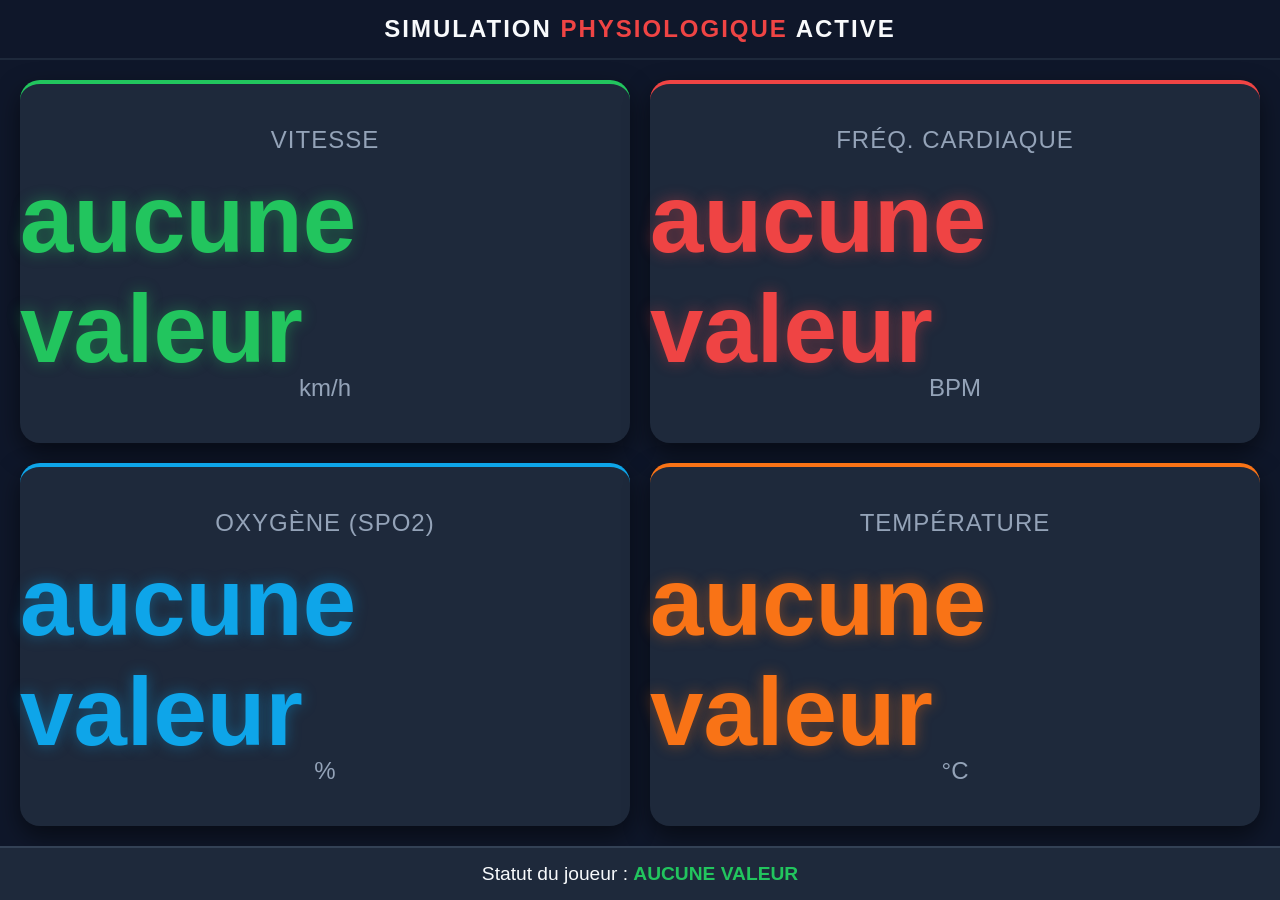
==== index.html @ fbbe549c "first commit" ====
<!DOCTYPE html>
<html lang="fr">

<head>
    <meta charset="UTF-8">
    <meta name="viewport" content="width=device-width, initial-scale=1.0">
    <title>HomeTrainer - Dashboard</title>
      <link rel="stylesheet" href="styles.css">

</head>

<body>

    <header>
        Simulation <span>Physiologique</span> Active
    </header>

    <div class="dashboard-container">
        <div class="card speed-card">
            <div class="card-title">Vitesse</div>
            <div class="card-value" id="val-speed">aucune valeur</div>
            <div class="card-unit">km/h</div>
        </div>

        <div class="card bpm-card">
            <div class="card-title">Fréq. Cardiaque</div>
            <div class="card-value" id="val-bpm">aucune valeur</div>
            <div class="card-unit">BPM</div>
        </div>

        <div class="card spo2-card">
            <div class="card-title">Oxygène (SpO2)</div>
            <div class="card-value" id="val-spo2">aucune valeur</div>
            <div class="card-unit">%</div>
        </div>

        <div class="card temp-card">
            <div class="card-title">Température</div>
            <div class="card-value" id="val-temp">aucune valeur</div>
            <div class="card-unit">°C</div>
        </div>
    </div>

    <div class="status-bar" id="status-message">
        Statut du joueur : <span class="status-ok">AUCUNE VALEUR</span>
    </div>
    <script src="app.js"></script>
</body>

</html>
---- styles.css ----
/* --- VARIABLES ET COULEURS --- */
:root {
    --bg-color: #0f172a;
    --card-bg: #1e293b;
    --text-main: #f8fafc;
    --text-muted: #94a3b8;
    --accent-green: #22c55e;
    --accent-red: #ef4444;
    --accent-blue: #0ea5e9;
    --accent-orange: #f97316;
}

body {
    margin: 0;
    padding: 0;
    background-color: var(--bg-color);
    color: var(--text-main);
    font-family: 'Segoe UI', Tahoma, Geneva, Verdana, sans-serif;
    display: flex;
    flex-direction: column;
    height: 100vh;
    overflow: hidden;
}

/* --- EN-TÊTE --- */
header {
    text-align: center;
    padding: 15px;
    font-size: 1.5rem;
    font-weight: bold;
    letter-spacing: 2px;
    text-transform: uppercase;
    border-bottom: 2px solid var(--card-bg);
}

header span {
    color: var(--accent-red);
}

/* --- GRILLE PRINCIPALE (2x2) --- */
.dashboard-container {
    flex: 1;
    display: grid;
    grid-template-columns: 1fr 1fr;
    grid-template-rows: 1fr 1fr;
    gap: 20px;
    padding: 20px;
}

/* --- CARTES GÉNÉRIQUES --- */
.card {
    background-color: var(--card-bg);
    border-radius: 20px;
    display: flex;
    flex-direction: column;
    justify-content: center;
    align-items: center;
    box-shadow: 0 10px 25px rgba(0, 0, 0, 0.5);
    border-top: 4px solid transparent;
}

.card-title {
    color: var(--text-muted);
    font-size: 1.5rem;
    margin-bottom: 10px;
    text-transform: uppercase;
    letter-spacing: 1px;
}

.card-value {
    font-size: 6rem;
    font-weight: bold;
    margin: 0;
    text-shadow: 0 0 20px rgba(255, 255, 255, 0.1);
}

.card-unit {
    font-size: 1.5rem;
    color: var(--text-muted);
    margin-top: -10px;
}

/* --- STYLES SPÉCIFIQUES DES CARTES --- */

/* 1. Vitesse */
.speed-card {
    border-top-color: var(--accent-green);
}

.speed-card .card-value {
    color: var(--accent-green);
    text-shadow: 0 0 15px rgba(34, 197, 94, 0.4);
}

/* 2. Rythme Cardiaque (avec animation) */
.bpm-card {
    border-top-color: var(--accent-red);
}

.bpm-card .card-value {
    color: var(--accent-red);
    text-shadow: 0 0 15px rgba(239, 68, 68, 0.4);
    animation: heartbeat 1s infinite;
    /* Animation battement */
}

/* 3. Oxygène (SpO2) */
.spo2-card {
    border-top-color: var(--accent-blue);
}

.spo2-card .card-value {
    color: var(--accent-blue);
    text-shadow: 0 0 15px rgba(14, 165, 233, 0.4);
}

/* 4. Température */
.temp-card {
    border-top-color: var(--accent-orange);
}

.temp-card .card-value {
    color: var(--accent-orange);
    text-shadow: 0 0 15px rgba(249, 115, 22, 0.4);
}

/* --- ANIMATIONS --- */
@keyframes heartbeat {
    0% {
        transform: scale(1);
    }

    15% {
        transform: scale(1.08);
    }

    30% {
        transform: scale(1);
    }

    45% {
        transform: scale(1.04);
    }

    60% {
        transform: scale(1);
    }
}

/* --- ZONES D'ALERTE (Pied de page) --- */
.status-bar {
    background-color: var(--card-bg);
    color: var(--text-main);
    text-align: center;
    padding: 15px;
    font-size: 1.2rem;
    border-top: 2px solid #334155;
}

.status-ok { color: var(--accent-green); font-weight: bold; }
.status-warning { color: #facc15; font-weight: bold; } /* jaune */
.status-danger { color: var(--accent-red); font-weight: bold; }
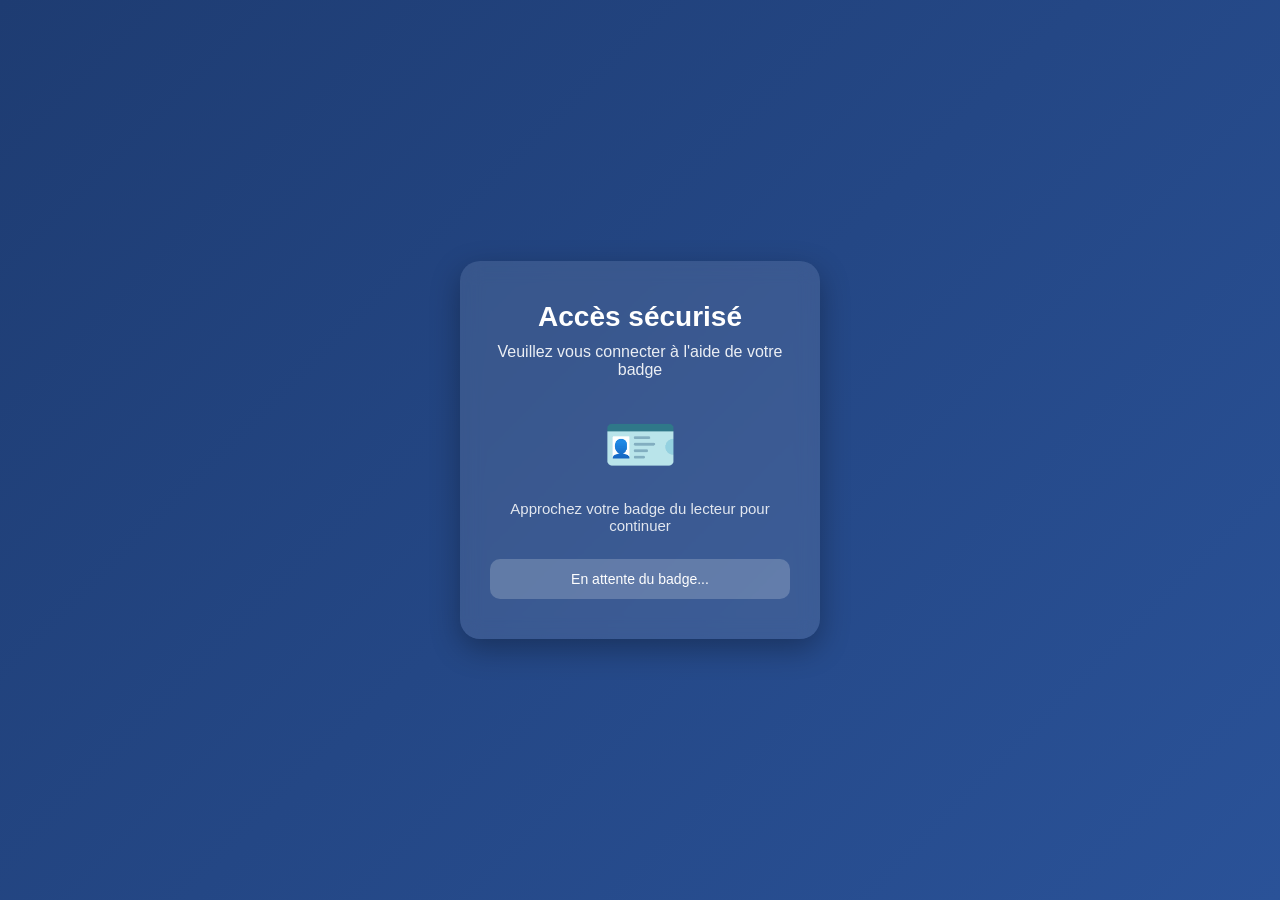
==== commit 15e338dc: "connexion" ====
--- a/index.html
+++ b/index.html
@@ -1,50 +1,29 @@
 <!DOCTYPE html>
 <html lang="fr">
-
 <head>
-    <meta charset="UTF-8">
-    <meta name="viewport" content="width=device-width, initial-scale=1.0">
-    <title>HomeTrainer - Dashboard</title>
-      <link rel="stylesheet" href="styles.css">
-
+  <meta charset="UTF-8">
+  <meta name="viewport" content="width=device-width, initial-scale=1.0">
+  <title>Connexion Badge</title>
+  <link rel="stylesheet" href="login.css">
 </head>
-
 <body>
 
-    <header>
-        Simulation <span>Physiologique</span> Active
-    </header>
+  <div class="container">
+    <div class="card">
+      <h1>Accès sécurisé</h1>
+      <p class="subtitle">Veuillez vous connecter à l'aide de votre badge</p>
 
-    <div class="dashboard-container">
-        <div class="card speed-card">
-            <div class="card-title">Vitesse</div>
-            <div class="card-value" id="val-speed">aucune valeur</div>
-            <div class="card-unit">km/h</div>
-        </div>
+      <div class="badge-icon">🪪</div>
 
-        <div class="card bpm-card">
-            <div class="card-title">Fréq. Cardiaque</div>
-            <div class="card-value" id="val-bpm">aucune valeur</div>
-            <div class="card-unit">BPM</div>
-        </div>
+      <p class="instruction">
+        Approchez votre badge du lecteur pour continuer
+      </p>
 
-        <div class="card spo2-card">
-            <div class="card-title">Oxygène (SpO2)</div>
-            <div class="card-value" id="val-spo2">aucune valeur</div>
-            <div class="card-unit">%</div>
-        </div>
-
-        <div class="card temp-card">
-            <div class="card-title">Température</div>
-            <div class="card-value" id="val-temp">aucune valeur</div>
-            <div class="card-unit">°C</div>
-        </div>
+      <div class="status">
+        En attente du badge...
+      </div>
     </div>
-
-    <div class="status-bar" id="status-message">
-        Statut du joueur : <span class="status-ok">AUCUNE VALEUR</span>
-    </div>
-    <script src="app.js"></script>
+  </div>
+<script src="login.js"></script>
 </body>
-
 </html>
--- a/login.css
+++ b/login.css
@@ -0,0 +1,66 @@
+* {
+  margin: 0;
+  padding: 0;
+  box-sizing: border-box;
+  font-family: 'Segoe UI', Tahoma, Geneva, Verdana, sans-serif;
+}
+
+body {
+  height: 100vh;
+  background: linear-gradient(135deg, #1e3c72, #2a5298);
+  display: flex;
+  justify-content: center;
+  align-items: center;
+  color: white;
+}
+
+.container {
+  width: 100%;
+  max-width: 400px;
+  padding: 20px;
+}
+
+.card {
+  background: rgba(255, 255, 255, 0.1);
+  backdrop-filter: blur(10px);
+  border-radius: 20px;
+  padding: 40px 30px;
+  text-align: center;
+  box-shadow: 0 10px 30px rgba(0,0,0,0.3);
+}
+
+h1 {
+  font-size: 28px;
+  margin-bottom: 10px;
+}
+
+.subtitle {
+  font-size: 16px;
+  opacity: 0.9;
+  margin-bottom: 30px;
+}
+
+.badge-icon {
+  font-size: 60px;
+  margin-bottom: 20px;
+}
+
+.instruction {
+  font-size: 15px;
+  margin-bottom: 25px;
+  opacity: 0.85;
+}
+
+.status {
+  background-color: rgba(255, 255, 255, 0.2);
+  padding: 12px;
+  border-radius: 10px;
+  font-size: 14px;
+  animation: pulse 1.5s infinite;
+}
+
+@keyframes pulse {
+  0% { opacity: 0.6; }
+  50% { opacity: 1; }
+  100% { opacity: 0.6; }
+}
